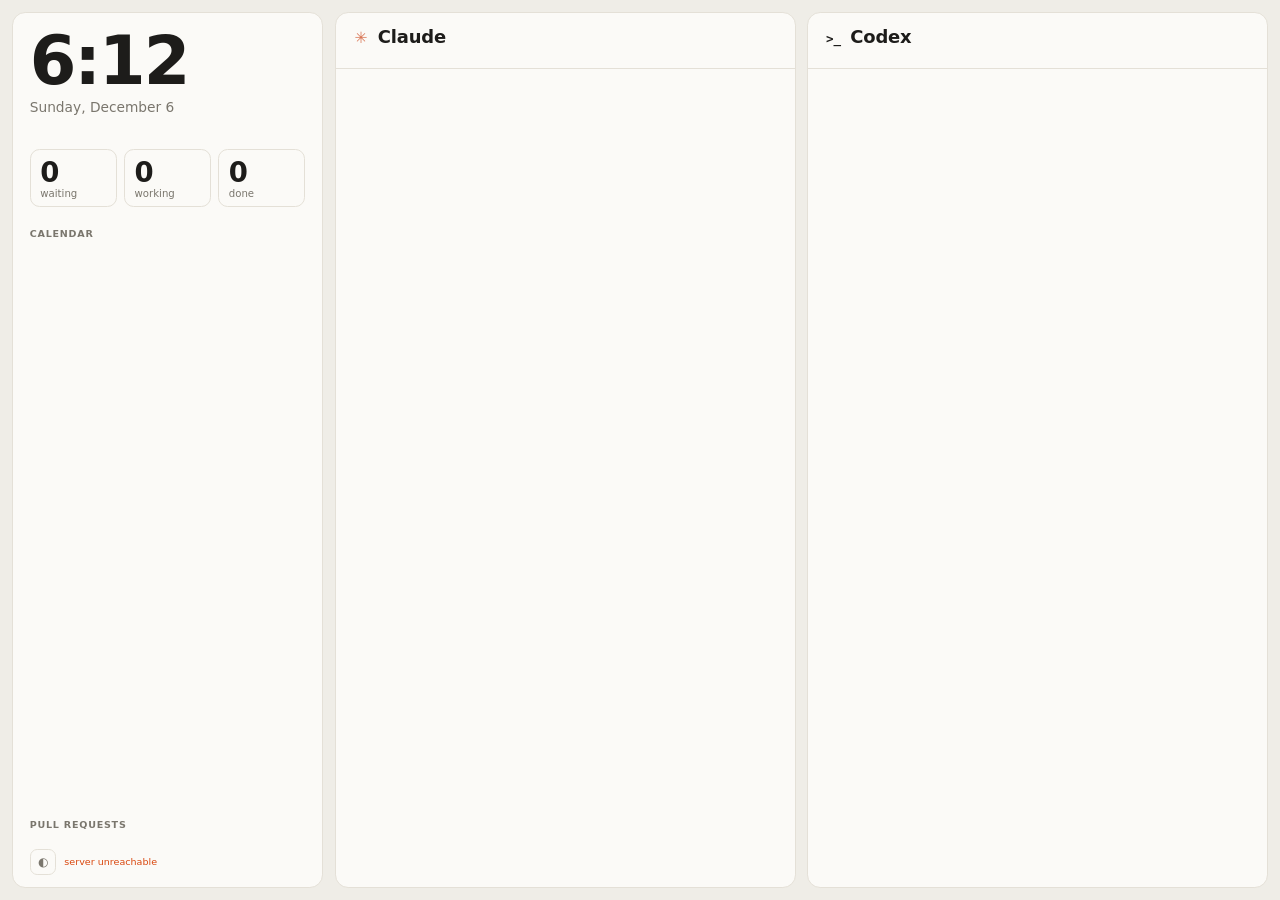
==== static/index.html @ d652b461 "Follow the system language in the interface (English, Polish) - strings in static/i18n.js dictionari" ====
<!doctype html>
<html lang="en">
<head>
  <meta charset="utf-8">
  <meta name="viewport" content="width=device-width, initial-scale=1">
  <title>AI Panel</title>
  <link rel="stylesheet" href="style.css">
  <script>
    try { var t = localStorage.getItem("theme"); if (t) document.documentElement.dataset.theme = t; } catch (e) {}
  </script>
</head>
<body>
  <main class="grid">
    <section class="card side">
      <header class="clock">
        <div class="time" id="time">--:--</div>
        <div class="date" id="date"></div>
        <div class="headline" id="headline"></div>
      </header>

      <div class="tiles">
        <div class="tile" id="tile-waiting"><b>0</b><span data-i18n="tile.waiting"></span></div>
        <div class="tile" id="tile-working"><b>0</b><span data-i18n="tile.working"></span></div>
        <div class="tile" id="tile-done"><b>0</b><span data-i18n="tile.done"></span></div>
      </div>
      <div class="today" id="today"></div>

      <div id="meeting" hidden></div>

      <div class="cal">
        <h2 data-i18n="h.calendar"></h2>
        <ul id="events"></ul>
      </div>

      <div class="prs">
        <h2><span data-i18n="h.prs"></span> <span id="pr-count"></span></h2>
        <ul id="prs"></ul>
      </div>

      <footer class="side-foot">
        <button id="theme" type="button" data-i18n-title="theme"></button>
        <span id="conn"></span>
      </footer>
    </section>

    <section class="card col" data-tool="claude">
      <header class="col-head">
        <div class="col-title">
          <span class="glyph claude" aria-hidden="true">✳</span>
          <h1>Claude</h1>
          <span class="plan"></span>
          <span class="svc"></span>
          <span class="cost"></span>
        </div>
        <div class="bars"></div>
      </header>
      <div class="banner"></div>
      <ul class="sessions"></ul>
    </section>

    <section class="card col" data-tool="codex">
      <header class="col-head">
        <div class="col-title">
          <span class="glyph codex" aria-hidden="true">&gt;_</span>
          <h1>Codex</h1>
          <span class="plan"></span>
          <span class="svc"></span>
          <span class="cost"></span>
        </div>
        <div class="bars"></div>
      </header>
      <div class="banner"></div>
      <ul class="sessions"></ul>
    </section>
  </main>
  <script src="i18n.js"></script>
  <script src="app.js"></script>
</body>
</html>
---- static/style.css ----
/* Projekt pod ekran 1920×720; wszystko w rem, więc skaluje się do okna. */
:root {
  --bg: #efede7;
  --card: #fbfaf7;
  --ink: #1d1c1a;
  --muted: #7a766d;
  --faint: #b9b4aa;
  --line: #e4e0d7;
  --track: #e6e2d9;
  --wait: #e4572e;
  --wait-ink: #ffffff;
  --wait-bg: #fbe6dd;
  --work: #2f6fe4;
  --work-bg: #e3ebfb;
  --done: #3a9a5b;
  --warn: #d9480f;
  --claude: #d97757;
  --codex: #1d1c1a;
  color-scheme: light;
}
@media (prefers-color-scheme: dark) {
  :root:not([data-theme="light"]) {
    --bg: #0f0f0f;
    --card: #1a1a1a;
    --ink: #f1efe9;
    --muted: #9b968c;
    --faint: #5d5a54;
    --line: #2a2a2a;
    --track: #2c2c2c;
    --wait: #ff6a3d;
    --wait-ink: #1a0d07;
    --wait-bg: #3a1f15;
    --work: #6aa0ff;
    --work-bg: #17233a;
    --done: #5cc27e;
    --warn: #ff8a4c;
    --codex: #f1efe9;
    color-scheme: dark;
  }
}
:root[data-theme="dark"] {
  --bg: #0f0f0f;
  --card: #1a1a1a;
  --ink: #f1efe9;
  --muted: #9b968c;
  --faint: #5d5a54;
  --line: #2a2a2a;
  --track: #2c2c2c;
  --wait: #ff6a3d;
  --wait-ink: #1a0d07;
  --wait-bg: #3a1f15;
  --work: #6aa0ff;
  --work-bg: #17233a;
  --done: #5cc27e;
  --warn: #ff8a4c;
  --codex: #f1efe9;
  color-scheme: dark;
}

* { box-sizing: border-box; margin: 0; padding: 0; }
/* 1920 px szerokości → ok. 18 px bazowo; na 720 px wysokości ogranicza wysokość. */
html { font-size: min(calc(100vw / 107), calc(100vh / 45)); }
body {
  background: var(--bg);
  color: var(--ink);
  font-family: -apple-system, BlinkMacSystemFont, "SF Pro Text", "Inter", system-ui, sans-serif;
  height: 100vh;
  overflow: hidden;
  -webkit-font-smoothing: antialiased;
  cursor: default;
  user-select: none;
}
.grid {
  display: grid;
  grid-template-columns: 26rem 1fr 1fr;
  gap: 1rem;
  height: 100vh;
  padding: 1rem;
}
.card {
  background: var(--card);
  border: 1px solid var(--line);
  border-radius: 1.1rem;
  min-height: 0;
  overflow: hidden;
}
ul { list-style: none; }
.num, .time, .tile b, .pct, .when { font-variant-numeric: tabular-nums; }

/* ---------- lewa kolumna ---------- */
.side { display: flex; flex-direction: column; padding: 1.4rem 1.4rem 1rem; gap: 1.2rem; }
.time { font-size: 5.6rem; font-weight: 650; letter-spacing: -0.03em; line-height: 0.95; }
.date { font-size: 1.15rem; color: var(--muted); margin-top: 0.45rem; }
.date::first-letter { text-transform: uppercase; }
.headline { font-size: 1.05rem; margin-top: 0.6rem; min-height: 1.3rem; color: var(--muted); }
.headline.alert { color: var(--wait); font-weight: 600; }

.tiles { display: grid; grid-template-columns: repeat(3, 1fr); gap: 0.6rem; }
.tile {
  border: 1px solid var(--line);
  border-radius: 0.8rem;
  padding: 0.7rem 0.8rem 0.6rem;
  display: flex; flex-direction: column; gap: 0.15rem;
  transition: background 0.3s, color 0.3s;
}
.tile b { font-size: 2.3rem; font-weight: 700; line-height: 1; }
.tile span { font-size: 0.85rem; color: var(--muted); }
#tile-waiting.on { background: var(--wait); border-color: var(--wait); color: var(--wait-ink); }
#tile-waiting.on span { color: inherit; opacity: 0.85; }
#tile-working.on b { color: var(--work); }

.cal { flex: 1; min-height: 0; display: flex; flex-direction: column; }
h2 {
  font-size: 0.8rem; font-weight: 600; text-transform: uppercase; letter-spacing: 0.08em;
  color: var(--muted); margin-bottom: 0.6rem;
}
#events { display: flex; flex-direction: column; gap: 0.15rem; overflow: hidden; }
.ev {
  display: grid; grid-template-columns: 0.25rem 1fr auto; column-gap: 0.7rem;
  padding: 0.45rem 0.55rem 0.45rem 0; border-radius: 0.6rem;
}
.ev .bar { border-radius: 1rem; background: var(--c, var(--faint)); }
.ev > div { min-width: 0; }
.ev .t { font-size: 1.05rem; font-weight: 600; white-space: nowrap; overflow: hidden; text-overflow: ellipsis; }
.ev .m { font-size: 0.85rem; color: var(--muted); white-space: nowrap; overflow: hidden; text-overflow: ellipsis; }
.ev .when { font-size: 0.9rem; color: var(--muted); align-self: center; text-align: right; white-space: nowrap; }
.ev.soon { background: var(--wait-bg); }
.ev.soon .when { color: var(--wait); font-weight: 650; }
.ev.now .when { color: var(--work); font-weight: 650; }
.ev.later .t { font-weight: 500; }
.day { font-size: 0.75rem; color: var(--faint); text-transform: uppercase; letter-spacing: 0.06em; margin: 0.5rem 0 0.1rem; }
.empty { font-size: 0.95rem; color: var(--muted); padding: 0.3rem 0; }

.side-foot { display: flex; align-items: center; gap: 0.7rem; font-size: 0.8rem; color: var(--faint); }
#theme {
  width: 2.2rem; height: 2.2rem; border-radius: 0.6rem; border: 1px solid var(--line);
  background: transparent; color: var(--muted); font-size: 1rem; cursor: pointer;
}
#conn.bad { color: var(--warn); }

/* ---------- kolumny narzędzi ---------- */
.col { display: flex; flex-direction: column; }
.col-head { padding: 1.1rem 1.3rem 0.9rem; border-bottom: 1px solid var(--line); }
.col-title { display: flex; align-items: baseline; gap: 0.6rem; }
.col-title h1 { font-size: 1.5rem; font-weight: 700; letter-spacing: -0.01em; }
.glyph { font-size: 1.3rem; font-weight: 700; width: 1.6rem; text-align: center; }
.glyph.claude { color: var(--claude); }
.glyph.codex { color: var(--codex); font-family: ui-monospace, "SF Mono", Menlo, monospace; font-size: 1.05rem; }
.plan {
  font-size: 0.75rem; font-weight: 600; color: var(--muted);
  border: 1px solid var(--line); border-radius: 1rem; padding: 0.1rem 0.55rem;
}
.plan:empty { display: none; }
.cost { margin-left: auto; font-size: 0.9rem; color: var(--muted); white-space: nowrap; }
.cost b { color: var(--ink); font-weight: 650; }
.cost em { font-style: normal; color: var(--wait); font-weight: 650; }

.bars { display: grid; grid-template-columns: 1fr 1fr; gap: 1.4rem; margin-top: 0.85rem; }
.meter .row1 { display: flex; align-items: baseline; justify-content: space-between; font-size: 0.85rem; color: var(--muted); }
.meter .pct { font-size: 1.25rem; font-weight: 700; color: var(--ink); }
.meter.hot .pct { color: var(--warn); }
.segs { display: grid; grid-template-columns: repeat(20, 1fr); gap: 0.18rem; margin: 0.35rem 0 0.3rem; }
.segs i { height: 0.55rem; border-radius: 0.12rem; background: var(--track); }
.segs i.f { background: var(--ink); }
.meter.hot .segs i.f { background: var(--warn); }
.meter .reset { font-size: 0.78rem; color: var(--faint); }
.bars .na { font-size: 0.85rem; color: var(--faint); grid-column: 1 / -1; }

.sessions { flex: 1; min-height: 0; overflow: hidden; padding: 0.4rem 0.6rem; }
.s {
  display: grid; grid-template-columns: 1.8rem 1fr auto; column-gap: 0.6rem; align-items: center;
  padding: 0.5rem 0.7rem; border-radius: 0.7rem; position: relative;
}
.s + .s { margin-top: 0.1rem; }
.s .ic { display: grid; place-items: center; width: 1.8rem; height: 1.8rem; }
.s .main { min-width: 0; }
.s .name { font-size: 1.05rem; font-weight: 600; white-space: nowrap; overflow: hidden; text-overflow: ellipsis; }
.s .name { display: flex; align-items: baseline; }
.s .name .n { overflow: hidden; text-overflow: ellipsis; }
.s .proj {
  font-weight: 500; color: var(--faint); font-size: 0.85rem; margin-left: 0.5rem;
  flex: 0 1 auto; min-width: 3rem; max-width: 12rem; overflow: hidden; text-overflow: ellipsis;
}
.s .msg { font-size: 0.85rem; color: var(--muted); white-space: nowrap; overflow: hidden; text-overflow: ellipsis; margin-top: 0.1rem; }
.s .right { text-align: right; white-space: nowrap; }
.s .lbl { font-size: 0.8rem; font-weight: 600; color: var(--muted); }
.s .when { font-size: 0.8rem; color: var(--faint); margin-top: 0.1rem; }
.s .usd { color: var(--muted); font-weight: 600; }
.s .usd:not(:empty)::after { content: " · "; color: var(--faint); font-weight: 400; }

.s[data-id] { cursor: pointer; transition: background 0.15s, transform 0.1s; }
.s[data-id]:hover { background: var(--line); }
.s[data-id]:active, .s.opening { transform: scale(0.99); }
.s.opening { background: var(--work-bg); }
.s.waiting { background: var(--wait-bg); }
.s.waiting::before {
  content: ""; position: absolute; left: 0; top: 0.45rem; bottom: 0.45rem; width: 0.28rem;
  border-radius: 1rem; background: var(--wait);
}
.s.waiting .lbl { color: var(--wait); }
.s.working .lbl { color: var(--work); }
.s.done .name, .s.aborted .name { font-weight: 500; }

.dot { width: 0.8rem; height: 0.8rem; border-radius: 50%; background: var(--wait); position: relative; }
.dot::after {
  content: ""; position: absolute; inset: -0.35rem; border-radius: 50%;
  border: 0.15rem solid var(--wait); opacity: 0; animation: ping 1.8s ease-out infinite;
}
@keyframes ping { 0% { transform: scale(0.4); opacity: 0.9; } 100% { transform: scale(1.2); opacity: 0; } }
.spin {
  width: 1.05rem; height: 1.05rem; border-radius: 50%;
  border: 0.17rem solid var(--work-bg); border-top-color: var(--work);
  animation: spin 1s linear infinite;
}
@keyframes spin { to { transform: rotate(360deg); } }
.check { color: var(--done); font-size: 1rem; font-weight: 700; }
.stop { width: 0.65rem; height: 0.65rem; border-radius: 0.12rem; background: var(--faint); }

.more { font-size: 0.85rem; color: var(--faint); padding: 0.4rem 0.7rem; }
.col-empty { padding: 1.4rem; color: var(--muted); font-size: 0.95rem; }
.col-err { padding: 0.6rem 1.3rem; color: var(--warn); font-size: 0.8rem; }

@media (prefers-reduced-motion: reduce) {
  .dot::after, .spin { animation: none; }
}

/* ---------- dziś, spotkanie, PR-y ---------- */
.side { gap: 1rem; }
.today { font-size: 0.95rem; color: var(--muted); margin-top: -0.3rem; }
.today span { text-transform: uppercase; letter-spacing: 0.08em; font-size: 0.75rem; font-weight: 600; margin-right: 0.3rem; }
.today b { color: var(--ink); font-weight: 650; }

.meeting {
  display: flex; align-items: center; gap: 0.8rem;
  background: var(--work-bg); border-radius: 0.8rem; padding: 0.7rem 0.8rem 0.7rem 1rem;
}
.meeting.now { background: var(--wait-bg); }
.meeting .mt { flex: 1; min-width: 0; display: flex; flex-direction: column; }
.meeting .mw { font-size: 0.8rem; font-weight: 650; color: var(--work); }
.meeting.now .mw { color: var(--wait); }
.meeting b { font-size: 1.05rem; white-space: nowrap; overflow: hidden; text-overflow: ellipsis; }
.meeting button {
  font: inherit; font-size: 0.9rem; font-weight: 650; cursor: pointer;
  background: var(--work); color: #fff; border: 0; border-radius: 0.6rem; padding: 0.5rem 0.95rem;
}
.meeting.now button { background: var(--wait); color: var(--wait-ink); }

.cal { flex: 1 1 0; min-height: 11rem; }
.ev.link { cursor: pointer; }
.ev.link .t::after { content: " ↗"; color: var(--faint); font-weight: 400; }
.ev.link:hover { background: var(--line); }

.prs { flex: 0 1 auto; max-height: 31%; min-height: 0; display: flex; flex-direction: column; }
#pr-count { color: var(--faint); margin-left: 0.2rem; }
#prs { overflow: hidden; display: flex; flex-direction: column; gap: 0.1rem; min-height: 0; }
.pr {
  display: grid; grid-template-columns: 0.7rem 1fr; column-gap: 0.7rem; align-items: center;
  padding: 0.35rem 0.5rem 0.35rem 0.2rem; border-radius: 0.6rem; cursor: pointer;
}
.pr:hover, .pr.opening { background: var(--line); }
.pr > div { min-width: 0; }
.pr .t { font-size: 0.95rem; font-weight: 550; white-space: nowrap; overflow: hidden; text-overflow: ellipsis; }
.pr .m { font-size: 0.78rem; color: var(--muted); white-space: nowrap; overflow: hidden; text-overflow: ellipsis; }
.ci { width: 0.65rem; height: 0.65rem; border-radius: 50%; background: var(--faint); }
.ci.success { background: var(--done); }
.ci.failure, .ci.error { background: var(--wait); }
.ci.pending, .ci.expected { background: var(--work); }
.tag {
  font-size: 0.7rem; font-weight: 600; border: 1px solid var(--line); border-radius: 1rem;
  padding: 0 0.4rem; margin-left: 0.25rem; color: var(--muted);
}
.tag.review { background: var(--wait); border-color: var(--wait); color: var(--wait-ink); }
.tag.bad { color: var(--wait); border-color: var(--wait); }
.tag.good { color: var(--done); border-color: var(--done); }
.prs .more, .prs .empty { font-size: 0.85rem; }

/* ---------- nagłówek kolumny: status, trend, prognoza, wyczerpany limit ---------- */
.svc { display: inline-flex; align-items: center; gap: 0.35rem; font-size: 0.8rem; font-weight: 600; min-width: 0; }
.svc i { width: 0.5rem; height: 0.5rem; border-radius: 50%; background: var(--faint); flex: none; }
.svc.ok i { background: var(--done); }
.svc.minor i { background: #e0a100; }
.svc.minor { color: #b98400; }
.svc.major i { background: var(--wait); }
.svc.major { color: var(--wait); }
.svc span { white-space: nowrap; overflow: hidden; text-overflow: ellipsis; max-width: 14rem; }

.bars { grid-template-columns: 1fr 1fr 8.5rem; gap: 1.2rem; }
.trend { display: flex; flex-direction: column; }
.trend .row1 { font-size: 0.85rem; color: var(--muted); }
.tbars { flex: 1; display: flex; align-items: flex-end; gap: 0.15rem; margin-top: 0.35rem; min-height: 2.2rem; }
.tbars i { flex: 1; background: var(--track); border-radius: 0.12rem 0.12rem 0 0; min-height: 0.15rem; }
.tbars i.today { background: var(--ink); }
.meter .fc { font-size: 0.78rem; color: var(--warn); font-weight: 650; margin-top: 0.1rem; }
.meter.out .pct { color: var(--wait); }
.meter.out .segs i.f { background: var(--wait); }
.limit-out {
  margin: 0.6rem 0.9rem 0; padding: 0.55rem 0.9rem; border-radius: 0.7rem;
  background: var(--wait); color: var(--wait-ink); font-size: 0.95rem; font-weight: 650;
}

.s .inst {
  flex: none; font-size: 0.7rem; font-weight: 650; color: var(--muted); margin-left: 0.5rem;
  border: 1px solid var(--line); border-radius: 1rem; padding: 0 0.45rem; align-self: center;
}
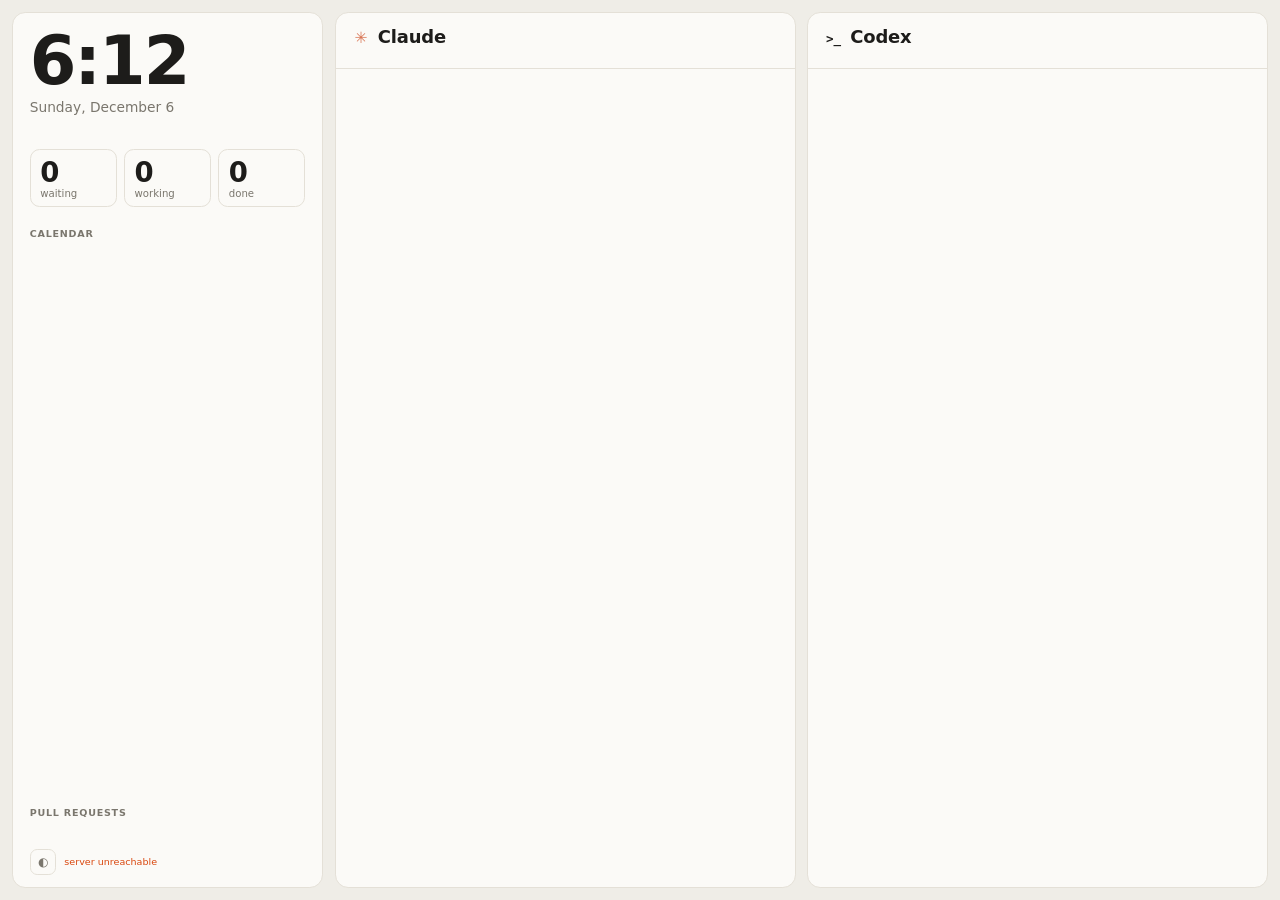
==== commit e9103ca7: "PR groups with GitLab, limits shown as remaining, spend, local changes, idle sessions - limits show " ====
--- a/static/index.html
+++ b/static/index.html
@@ -37,6 +37,8 @@
         <ul id="prs"></ul>
       </div>
 
+      <div class="local"><ul id="local"></ul></div>
+
       <footer class="side-foot">
         <button id="theme" type="button" data-i18n-title="theme"></button>
         <span id="conn"></span>
@@ -51,11 +53,13 @@
           <span class="plan"></span>
           <span class="svc"></span>
           <span class="cost"></span>
+          <span class="spend"></span>
         </div>
         <div class="bars"></div>
       </header>
       <div class="banner"></div>
       <ul class="sessions"></ul>
+      <div class="col-foot"></div>
     </section>
 
     <section class="card col" data-tool="codex">
@@ -66,11 +70,13 @@
           <span class="plan"></span>
           <span class="svc"></span>
           <span class="cost"></span>
+          <span class="spend"></span>
         </div>
         <div class="bars"></div>
       </header>
       <div class="banner"></div>
       <ul class="sessions"></ul>
+      <div class="col-foot"></div>
     </section>
   </main>
   <script src="i18n.js"></script>
--- a/static/style.css
+++ b/static/style.css
@@ -166,7 +166,7 @@
 .meter .reset { font-size: 0.78rem; color: var(--faint); }
 .bars .na { font-size: 0.85rem; color: var(--faint); grid-column: 1 / -1; }
 
-.sessions { flex: 1; min-height: 0; overflow: hidden; padding: 0.4rem 0.6rem; }
+.sessions { flex: 0 1 auto; min-height: 0; overflow: hidden; padding: 0.4rem 0.6rem; }
 .s {
   display: grid; grid-template-columns: 1.8rem 1fr auto; column-gap: 0.6rem; align-items: center;
   padding: 0.5rem 0.7rem; border-radius: 0.7rem; position: relative;
@@ -250,7 +250,7 @@
 .ev.link .t::after { content: " ↗"; color: var(--faint); font-weight: 400; }
 .ev.link:hover { background: var(--line); }
 
-.prs { flex: 0 1 auto; max-height: 31%; min-height: 0; display: flex; flex-direction: column; }
+.prs { flex: 0 1 auto; max-height: 38%; min-height: 0; display: flex; flex-direction: column; }
 #pr-count { color: var(--faint); margin-left: 0.2rem; }
 #prs { overflow: hidden; display: flex; flex-direction: column; gap: 0.1rem; min-height: 0; }
 .pr {
@@ -302,3 +302,59 @@
   flex: none; font-size: 0.7rem; font-weight: 650; color: var(--muted); margin-left: 0.5rem;
   border: 1px solid var(--line); border-radius: 1rem; padding: 0 0.45rem; align-self: center;
 }
+
+.pr-group {
+  display: flex; align-items: center; gap: 0.5rem; margin-top: 0.15rem; padding: 0.35rem 0.4rem 0.35rem 0.1rem;
+  border-radius: 0.5rem; cursor: pointer;
+}
+.pr-group:first-child { margin-top: 0; }
+.pr-group:hover { background: var(--line); }
+.pr-group .chev { width: 0.9rem; flex: none; color: var(--faint); font-size: 0.7rem; text-align: center; transition: transform 0.15s; }
+.pr-group .chev::before { content: "▶"; }
+.pr-group.open .chev { transform: rotate(90deg); }
+.pr-group .gn {
+  font-size: 0.78rem; font-weight: 650; color: var(--muted); text-transform: uppercase; letter-spacing: 0.06em; flex: none;
+}
+.pr-group .sum {
+  display: flex; align-items: center; gap: 0.55rem; margin-left: auto; min-width: 0;
+  font-size: 0.8rem; color: var(--muted); white-space: nowrap;
+}
+.pr-group .sum b { color: var(--ink); font-weight: 650; }
+.pr-group .sum .cn { display: inline-flex; align-items: center; gap: 0.25rem; }
+.pr-group .sum .ci { width: 0.5rem; height: 0.5rem; }
+.pr-group .sum .tag { margin-left: 0; }
+.pr-group .sum .warn { color: var(--warn); }
+.prs .empty.warn { color: var(--warn); font-size: 0.8rem; }
+.meter .pct small { font-size: 0.75rem; font-weight: 500; color: var(--muted); }
+
+/* ---------- wydatki, stare sesje, lokalne zmiany ---------- */
+.col-title { flex-wrap: wrap; row-gap: 0.1rem; }
+.spend { flex-basis: 100%; text-align: right; font-size: 0.82rem; color: var(--muted); margin-top: -0.1rem; }
+.spend:empty { display: none; }
+.spend b { color: var(--ink); font-weight: 650; }
+.spend.warn, .spend.warn b { color: var(--warn); }
+
+.s.stale { opacity: 0.45; }
+.s.stale:hover { opacity: 0.8; }
+.col-foot { padding: 0 1.3rem 0.8rem; margin-top: -0.3rem; font-size: 0.8rem; color: var(--faint); }
+.col-foot:empty { display: none; }
+
+.local { flex: none; }
+#local { display: flex; flex-direction: column; gap: 0.1rem; }
+#local:empty { display: none; }
+.pr-group .sum .sep { color: var(--faint); }
+.lr {
+  display: grid; grid-template-columns: auto 1fr auto; column-gap: 0.6rem; align-items: baseline;
+  padding: 0.25rem 0.5rem 0.25rem 1.5rem; font-size: 0.85rem;
+}
+.lr .t { font-weight: 600; white-space: nowrap; }
+.lr .m { color: var(--faint); font-size: 0.78rem; white-space: nowrap; overflow: hidden; text-overflow: ellipsis; }
+.lr .n { color: var(--muted); font-size: 0.78rem; white-space: nowrap; }
+
+/* Niskie ekrany (np. podłużny 1920×720): kalendarz ustępuje miejsca nagłówkom grup PR-ów. */
+@media (max-height: 820px) {
+  .side { gap: 0.7rem; }
+  .cal { min-height: 5rem; }
+  .prs { max-height: 48%; }
+  .time { font-size: 4.6rem; }
+}
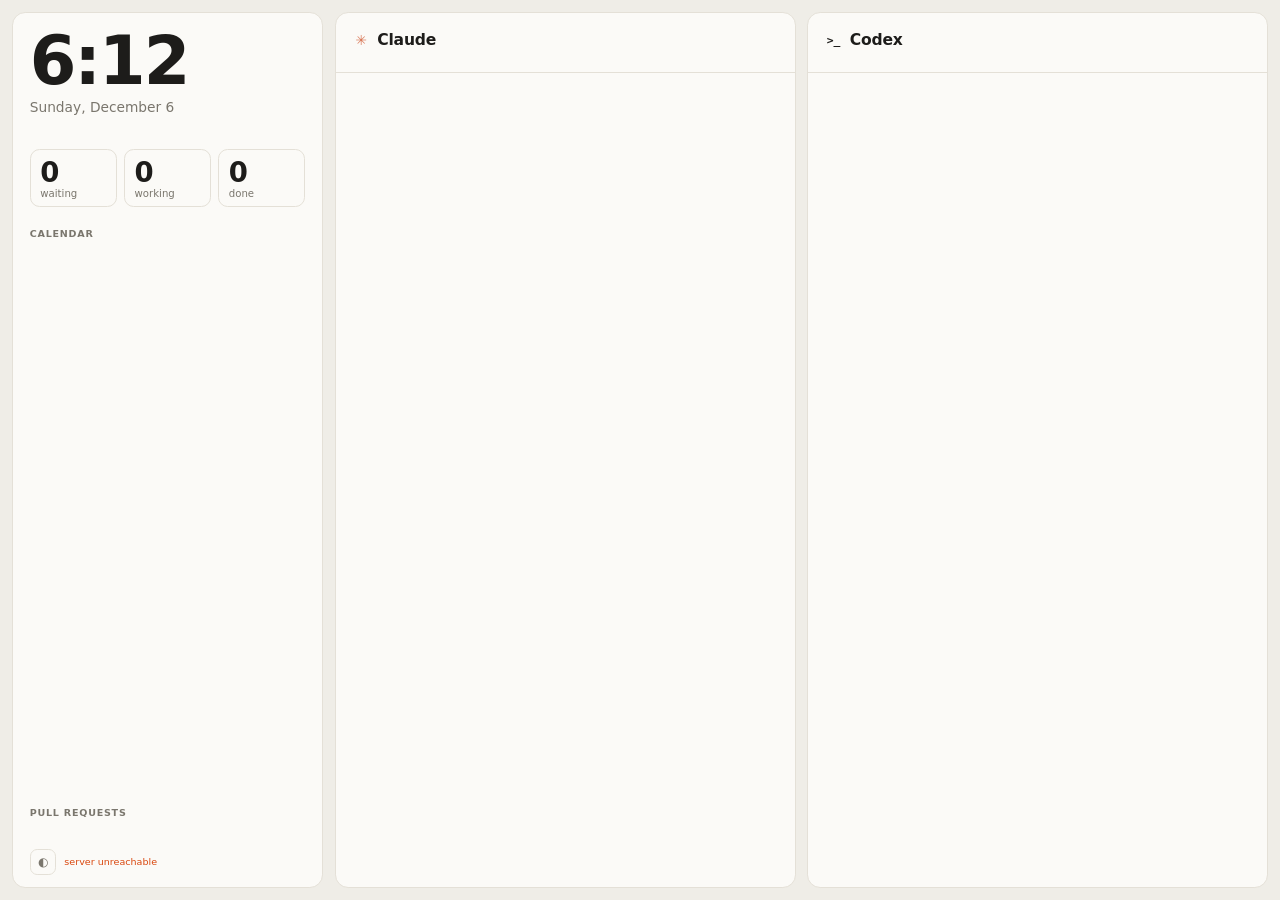
==== commit 812135c6: "Give every account in the tool columns the same header Each Claude login and Codex now get the same " ====
--- a/static/index.html
+++ b/static/index.html
@@ -49,13 +49,14 @@
       <header class="col-head">
         <div class="col-title">
           <span class="glyph claude" aria-hidden="true">✳</span>
-          <h1>Claude</h1>
+          <h1 data-name="Claude">Claude</h1>
           <span class="plan"></span>
           <span class="svc"></span>
-          <span class="cost"></span>
-          <span class="spend"></span>
+          <span class="health"></span>
+          <div class="money"><span class="cost"></span><span class="spend"></span></div>
         </div>
         <div class="bars"></div>
+        <div class="accts"></div>
       </header>
       <div class="banner"></div>
       <ul class="sessions"></ul>
@@ -66,13 +67,14 @@
       <header class="col-head">
         <div class="col-title">
           <span class="glyph codex" aria-hidden="true">&gt;_</span>
-          <h1>Codex</h1>
+          <h1 data-name="Codex">Codex</h1>
           <span class="plan"></span>
           <span class="svc"></span>
-          <span class="cost"></span>
-          <span class="spend"></span>
+          <span class="health"></span>
+          <div class="money"><span class="cost"></span><span class="spend"></span></div>
         </div>
         <div class="bars"></div>
+        <div class="accts"></div>
       </header>
       <div class="banner"></div>
       <ul class="sessions"></ul>
--- a/static/style.css
+++ b/static/style.css
@@ -1,4 +1,4 @@
-/* Projekt pod ekran 1920×720; wszystko w rem, więc skaluje się do okna. */
+/* Sized in rem throughout, so it scales to any window (designed for 1920×1080 and 1920×720). */
 :root {
   --bg: #efede7;
   --card: #fbfaf7;
@@ -58,7 +58,7 @@
 }
 
 * { box-sizing: border-box; margin: 0; padding: 0; }
-/* 1920 px szerokości → ok. 18 px bazowo; na 720 px wysokości ogranicza wysokość. */
+/* 1920 px wide gives about 18 px; on a 720 px tall screen the height is the limit. */
 html { font-size: min(calc(100vw / 107), calc(100vh / 45)); }
 body {
   background: var(--bg);
@@ -87,7 +87,7 @@
 ul { list-style: none; }
 .num, .time, .tile b, .pct, .when { font-variant-numeric: tabular-nums; }
 
-/* ---------- lewa kolumna ---------- */
+/* ---------- left column ---------- */
 .side { display: flex; flex-direction: column; padding: 1.4rem 1.4rem 1rem; gap: 1.2rem; }
 .time { font-size: 5.6rem; font-weight: 650; letter-spacing: -0.03em; line-height: 0.95; }
 .date { font-size: 1.15rem; color: var(--muted); margin-top: 0.45rem; }
@@ -138,32 +138,40 @@
 }
 #conn.bad { color: var(--warn); }
 
-/* ---------- kolumny narzędzi ---------- */
+/* ---------- tool columns ---------- */
 .col { display: flex; flex-direction: column; }
 .col-head { padding: 1.1rem 1.3rem 0.9rem; border-bottom: 1px solid var(--line); }
-.col-title { display: flex; align-items: baseline; gap: 0.6rem; }
-.col-title h1 { font-size: 1.5rem; font-weight: 700; letter-spacing: -0.01em; }
-.glyph { font-size: 1.3rem; font-weight: 700; width: 1.6rem; text-align: center; }
+/* Every account (each Claude login, Codex) has the same title row, money on the right, then its meters. */
+.col-title { display: flex; align-items: center; gap: 0.55rem; min-height: 2.4rem; }
+.col-title h1, .col-title h2 {
+  font-size: 1.3rem; font-weight: 700; letter-spacing: -0.01em; color: var(--ink);
+  text-transform: none; margin: 0; white-space: nowrap;
+}
+.money { margin-left: auto; display: flex; flex-direction: column; align-items: flex-end; gap: 0.1rem; min-width: 0; }
+.money > * { max-width: 100%; overflow: hidden; text-overflow: ellipsis; }
+.acct { margin-top: 0.8rem; padding-top: 0.7rem; border-top: 1px solid var(--line); }
+.glyph { font-size: 1.15rem; font-weight: 700; width: 1.6rem; text-align: center; }
 .glyph.claude { color: var(--claude); }
-.glyph.codex { color: var(--codex); font-family: ui-monospace, "SF Mono", Menlo, monospace; font-size: 1.05rem; }
+.glyph.codex { color: var(--codex); font-family: ui-monospace, "SF Mono", Menlo, monospace; font-size: 0.95rem; }
 .plan {
   font-size: 0.75rem; font-weight: 600; color: var(--muted);
   border: 1px solid var(--line); border-radius: 1rem; padding: 0.1rem 0.55rem;
 }
 .plan:empty { display: none; }
-.cost { margin-left: auto; font-size: 0.9rem; color: var(--muted); white-space: nowrap; }
+.cost { font-size: 0.8rem; color: var(--muted); white-space: nowrap; }
+.cost:empty { display: none; }
 .cost b { color: var(--ink); font-weight: 650; }
 .cost em { font-style: normal; color: var(--wait); font-weight: 650; }
 
-.bars { display: grid; grid-template-columns: 1fr 1fr; gap: 1.4rem; margin-top: 0.85rem; }
-.meter .row1 { display: flex; align-items: baseline; justify-content: space-between; font-size: 0.85rem; color: var(--muted); }
-.meter .pct { font-size: 1.25rem; font-weight: 700; color: var(--ink); }
+.bars { display: grid; grid-template-columns: 1fr 1fr; gap: 1.4rem; margin-top: 0.5rem; }
+.meter .row1 { display: flex; align-items: baseline; justify-content: space-between; font-size: 0.78rem; color: var(--muted); }
+.meter .pct { font-size: 1.05rem; font-weight: 700; color: var(--ink); }
 .meter.hot .pct { color: var(--warn); }
-.segs { display: grid; grid-template-columns: repeat(20, 1fr); gap: 0.18rem; margin: 0.35rem 0 0.3rem; }
-.segs i { height: 0.55rem; border-radius: 0.12rem; background: var(--track); }
+.segs { display: grid; grid-template-columns: repeat(20, 1fr); gap: 0.15rem; margin: 0.25rem 0 0.2rem; }
+.segs i { height: 0.4rem; border-radius: 0.1rem; background: var(--track); }
 .segs i.f { background: var(--ink); }
 .meter.hot .segs i.f { background: var(--warn); }
-.meter .reset { font-size: 0.78rem; color: var(--faint); }
+.meter .reset { font-size: 0.72rem; color: var(--faint); }
 .bars .na { font-size: 0.85rem; color: var(--faint); grid-column: 1 / -1; }
 
 .sessions { flex: 0 1 auto; min-height: 0; overflow: hidden; padding: 0.4rem 0.6rem; }
@@ -189,7 +197,7 @@
 .s .usd:not(:empty)::after { content: " · "; color: var(--faint); font-weight: 400; }
 
 .s[data-id] { cursor: pointer; transition: background 0.15s, transform 0.1s; }
-.s[data-id]:hover { background: var(--line); }
+.s[data-id]:hover, .s[data-id].hover { background: var(--line); }
 .s[data-id]:active, .s.opening { transform: scale(0.99); }
 .s.opening { background: var(--work-bg); }
 .s.waiting { background: var(--wait-bg); }
@@ -224,7 +232,7 @@
   .dot::after, .spin { animation: none; }
 }
 
-/* ---------- dziś, spotkanie, PR-y ---------- */
+/* ---------- today, meeting, pull requests ---------- */
 .side { gap: 1rem; }
 .today { font-size: 0.95rem; color: var(--muted); margin-top: -0.3rem; }
 .today span { text-transform: uppercase; letter-spacing: 0.08em; font-size: 0.75rem; font-weight: 600; margin-right: 0.3rem; }
@@ -235,6 +243,7 @@
   background: var(--work-bg); border-radius: 0.8rem; padding: 0.7rem 0.8rem 0.7rem 1rem;
 }
 .meeting.now { background: var(--wait-bg); }
+#meeting[hidden] { display: none; } /* .meeting sets display: flex, which would override hidden */
 .meeting .mt { flex: 1; min-width: 0; display: flex; flex-direction: column; }
 .meeting .mw { font-size: 0.8rem; font-weight: 650; color: var(--work); }
 .meeting.now .mw { color: var(--wait); }
@@ -248,7 +257,7 @@
 .cal { flex: 1 1 0; min-height: 11rem; }
 .ev.link { cursor: pointer; }
 .ev.link .t::after { content: " ↗"; color: var(--faint); font-weight: 400; }
-.ev.link:hover { background: var(--line); }
+.ev.link:hover, .ev.link.hover { background: var(--line); }
 
 .prs { flex: 0 1 auto; max-height: 38%; min-height: 0; display: flex; flex-direction: column; }
 #pr-count { color: var(--faint); margin-left: 0.2rem; }
@@ -257,7 +266,7 @@
   display: grid; grid-template-columns: 0.7rem 1fr; column-gap: 0.7rem; align-items: center;
   padding: 0.35rem 0.5rem 0.35rem 0.2rem; border-radius: 0.6rem; cursor: pointer;
 }
-.pr:hover, .pr.opening { background: var(--line); }
+.pr:hover, .pr.hover, .pr.opening { background: var(--line); }
 .pr > div { min-width: 0; }
 .pr .t { font-size: 0.95rem; font-weight: 550; white-space: nowrap; overflow: hidden; text-overflow: ellipsis; }
 .pr .m { font-size: 0.78rem; color: var(--muted); white-space: nowrap; overflow: hidden; text-overflow: ellipsis; }
@@ -274,7 +283,7 @@
 .tag.good { color: var(--done); border-color: var(--done); }
 .prs .more, .prs .empty { font-size: 0.85rem; }
 
-/* ---------- nagłówek kolumny: status, trend, prognoza, wyczerpany limit ---------- */
+/* ---------- column header: status, forecast, exhausted limit ---------- */
 .svc { display: inline-flex; align-items: center; gap: 0.35rem; font-size: 0.8rem; font-weight: 600; min-width: 0; }
 .svc i { width: 0.5rem; height: 0.5rem; border-radius: 50%; background: var(--faint); flex: none; }
 .svc.ok i { background: var(--done); }
@@ -284,13 +293,7 @@
 .svc.major { color: var(--wait); }
 .svc span { white-space: nowrap; overflow: hidden; text-overflow: ellipsis; max-width: 14rem; }
 
-.bars { grid-template-columns: 1fr 1fr 8.5rem; gap: 1.2rem; }
-.trend { display: flex; flex-direction: column; }
-.trend .row1 { font-size: 0.85rem; color: var(--muted); }
-.tbars { flex: 1; display: flex; align-items: flex-end; gap: 0.15rem; margin-top: 0.35rem; min-height: 2.2rem; }
-.tbars i { flex: 1; background: var(--track); border-radius: 0.12rem 0.12rem 0 0; min-height: 0.15rem; }
-.tbars i.today { background: var(--ink); }
-.meter .fc { font-size: 0.78rem; color: var(--warn); font-weight: 650; margin-top: 0.1rem; }
+.meter .fc { font-size: 0.72rem; color: var(--warn); font-weight: 650; margin-top: 0.1rem; }
 .meter.out .pct { color: var(--wait); }
 .meter.out .segs i.f { background: var(--wait); }
 .limit-out {
@@ -308,7 +311,7 @@
   border-radius: 0.5rem; cursor: pointer;
 }
 .pr-group:first-child { margin-top: 0; }
-.pr-group:hover { background: var(--line); }
+.pr-group:hover, .pr-group.hover { background: var(--line); }
 .pr-group .chev { width: 0.9rem; flex: none; color: var(--faint); font-size: 0.7rem; text-align: center; transition: transform 0.15s; }
 .pr-group .chev::before { content: "▶"; }
 .pr-group.open .chev { transform: rotate(90deg); }
@@ -325,17 +328,16 @@
 .pr-group .sum .tag { margin-left: 0; }
 .pr-group .sum .warn { color: var(--warn); }
 .prs .empty.warn { color: var(--warn); font-size: 0.8rem; }
-.meter .pct small { font-size: 0.75rem; font-weight: 500; color: var(--muted); }
-
-/* ---------- wydatki, stare sesje, lokalne zmiany ---------- */
-.col-title { flex-wrap: wrap; row-gap: 0.1rem; }
-.spend { flex-basis: 100%; text-align: right; font-size: 0.82rem; color: var(--muted); margin-top: -0.1rem; }
+.meter .pct small { font-size: 0.7rem; font-weight: 500; color: var(--muted); }
+
+/* ---------- spend, idle sessions, local changes ---------- */
+.spend { font-size: 0.76rem; color: var(--muted); white-space: nowrap; }
 .spend:empty { display: none; }
 .spend b { color: var(--ink); font-weight: 650; }
 .spend.warn, .spend.warn b { color: var(--warn); }
 
 .s.stale { opacity: 0.45; }
-.s.stale:hover { opacity: 0.8; }
+.s.stale:hover, .s.stale.hover { opacity: 0.8; }
 .col-foot { padding: 0 1.3rem 0.8rem; margin-top: -0.3rem; font-size: 0.8rem; color: var(--faint); }
 .col-foot:empty { display: none; }
 
@@ -351,10 +353,17 @@
 .lr .m { color: var(--faint); font-size: 0.78rem; white-space: nowrap; overflow: hidden; text-overflow: ellipsis; }
 .lr .n { color: var(--muted); font-size: 0.78rem; white-space: nowrap; }
 
-/* Niskie ekrany (np. podłużny 1920×720): kalendarz ustępuje miejsca nagłówkom grup PR-ów. */
+/* Short screens (e.g. a 1920×720 bar display): the calendar gives way to the PR group headers. */
 @media (max-height: 820px) {
   .side { gap: 0.7rem; }
   .cal { min-height: 5rem; }
   .prs { max-height: 48%; }
   .time { font-size: 4.6rem; }
 }
+
+/* ---------- data format warning ---------- */
+.health {
+  font-size: 0.78rem; font-weight: 650; color: var(--wait-ink); background: var(--warn);
+  border-radius: 1rem; padding: 0.05rem 0.55rem; white-space: nowrap;
+}
+.health:empty { display: none; }
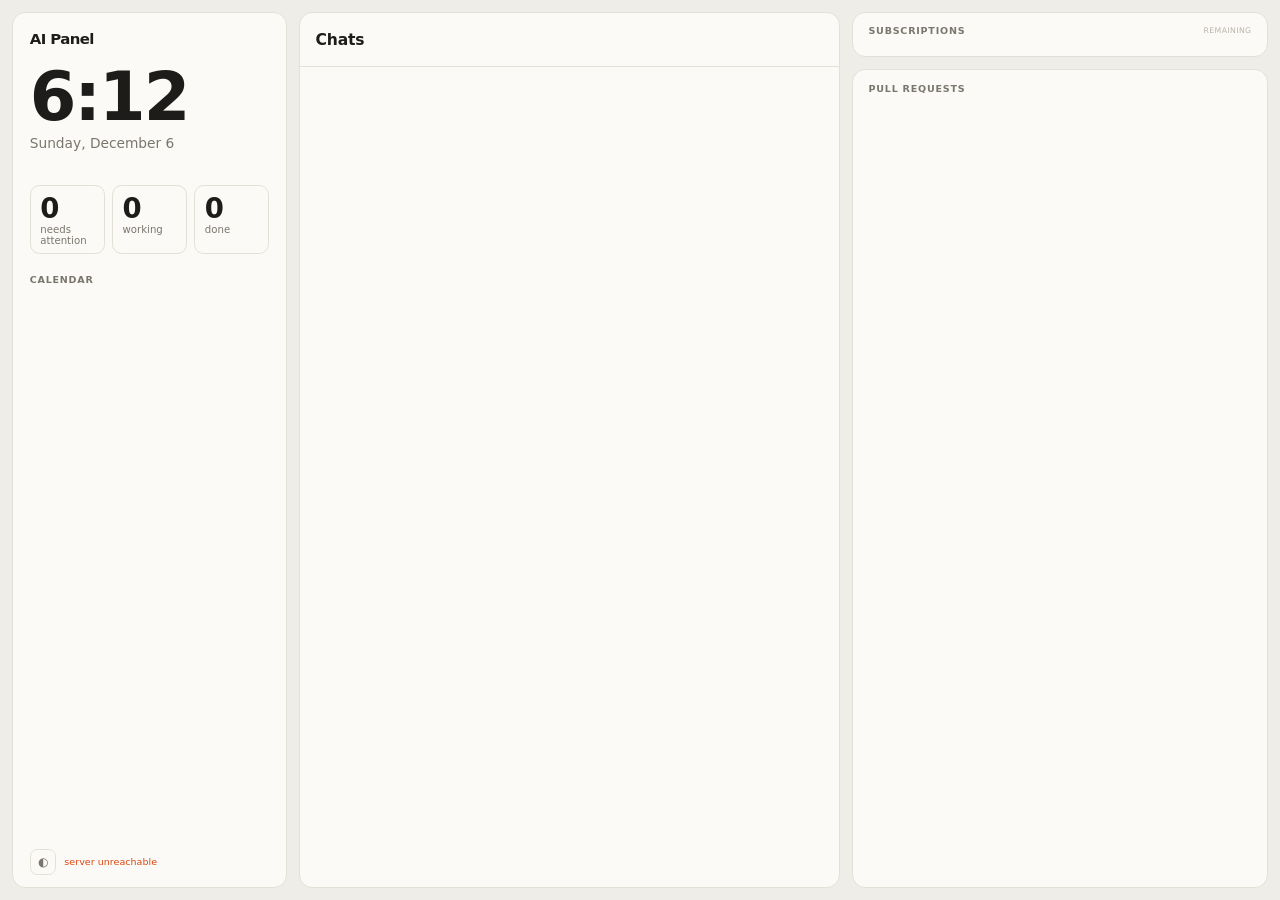
==== commit c2d84601: "feat: one Chats column and subscription cards for Claude Code and Codex Keep the desk layout (chats " ====
--- a/static/index.html
+++ b/static/index.html
@@ -12,6 +12,7 @@
 <body>
   <main class="grid">
     <section class="card side">
+      <div class="desk-brand"><b>AI Panel</b></div>
       <header class="clock">
         <div class="time" id="time">--:--</div>
         <div class="date" id="date"></div>
@@ -32,11 +33,6 @@
         <ul id="events"></ul>
       </div>
 
-      <div class="prs">
-        <h2><span data-i18n="h.prs"></span> <span id="pr-count"></span></h2>
-        <ul id="prs"></ul>
-      </div>
-
       <div class="local"><ul id="local"></ul></div>
 
       <footer class="side-foot">
@@ -45,43 +41,32 @@
       </footer>
     </section>
 
-    <section class="card col" data-tool="claude">
-      <header class="col-head">
-        <div class="col-title">
-          <span class="glyph claude" aria-hidden="true">✳</span>
-          <h1 data-name="Claude">Claude</h1>
-          <span class="plan"></span>
-          <span class="svc"></span>
-          <span class="health"></span>
-          <div class="money"><span class="cost"></span><span class="spend"></span></div>
+    <div class="desk-main">
+      <section class="card col chats">
+        <header class="col-head">
+          <div class="col-title"><h1 data-i18n="desk.chats"></h1><span class="plan" id="chat-count"></span><span class="health"></span></div>
+        </header>
+        <div class="banner" id="chat-error" role="status"></div>
+        <ul class="sessions"></ul>
+        <div class="col-foot"></div>
+      </section>
+    </div>
+
+    <aside class="desk-right">
+      <section class="card subscriptions">
+        <div class="section-heading subscriptions-heading"><h2 data-i18n="desk.subscriptions"></h2><div id="subscription-total"></div><span class="section-note" data-i18n="desk.remaining"></span></div>
+        <div id="subscriptions"></div>
+      </section>
+      <section class="card attention">
+        <div class="prs">
+          <h2><span data-i18n="h.prs"></span> <span id="pr-count"></span></h2>
+          <ul id="prs"></ul>
         </div>
-        <div class="bars"></div>
-        <div class="accts"></div>
-      </header>
-      <div class="banner"></div>
-      <ul class="sessions"></ul>
-      <div class="col-foot"></div>
-    </section>
-
-    <section class="card col" data-tool="codex">
-      <header class="col-head">
-        <div class="col-title">
-          <span class="glyph codex" aria-hidden="true">&gt;_</span>
-          <h1 data-name="Codex">Codex</h1>
-          <span class="plan"></span>
-          <span class="svc"></span>
-          <span class="health"></span>
-          <div class="money"><span class="cost"></span><span class="spend"></span></div>
-        </div>
-        <div class="bars"></div>
-        <div class="accts"></div>
-      </header>
-      <div class="banner"></div>
-      <ul class="sessions"></ul>
-      <div class="col-foot"></div>
-    </section>
+      </section>
+    </aside>
   </main>
   <script src="i18n.js"></script>
+  <script src="costs.js"></script>
   <script src="app.js"></script>
 </body>
 </html>
--- a/static/style.css
+++ b/static/style.css
@@ -147,8 +147,8 @@
   font-size: 1.3rem; font-weight: 700; letter-spacing: -0.01em; color: var(--ink);
   text-transform: none; margin: 0; white-space: nowrap;
 }
-.money { margin-left: auto; display: flex; flex-direction: column; align-items: flex-end; gap: 0.1rem; min-width: 0; }
-.money > * { max-width: 100%; overflow: hidden; text-overflow: ellipsis; }
+/* Money never shrinks: amounts must stay whole, the service status text gives way instead. */
+.money { margin-left: auto; display: flex; flex-direction: column; align-items: flex-end; gap: 0.1rem; flex: none; }
 .acct { margin-top: 0.8rem; padding-top: 0.7rem; border-top: 1px solid var(--line); }
 .glyph { font-size: 1.15rem; font-weight: 700; width: 1.6rem; text-align: center; }
 .glyph.claude { color: var(--claude); }
@@ -176,23 +176,24 @@
 
 .sessions { flex: 0 1 auto; min-height: 0; overflow: hidden; padding: 0.4rem 0.6rem; }
 .s {
-  display: grid; grid-template-columns: 1.8rem 1fr auto; column-gap: 0.6rem; align-items: center;
-  padding: 0.5rem 0.7rem; border-radius: 0.7rem; position: relative;
-}
-.s + .s { margin-top: 0.1rem; }
-.s .ic { display: grid; place-items: center; width: 1.8rem; height: 1.8rem; }
+  display: grid; grid-template-columns: 1.3rem 1fr auto; column-gap: 0.55rem; align-items: center;
+  padding: 0.3rem 0.6rem; border-radius: 0.55rem; position: relative;
+}
+.s + .s { margin-top: 0.05rem; }
+.s .ic { display: grid; place-items: center; width: 1.3rem; height: 1.3rem; }
 .s .main { min-width: 0; }
-.s .name { font-size: 1.05rem; font-weight: 600; white-space: nowrap; overflow: hidden; text-overflow: ellipsis; }
+.s .name { font-size: 0.95rem; font-weight: 600; white-space: nowrap; overflow: hidden; text-overflow: ellipsis; }
 .s .name { display: flex; align-items: baseline; }
 .s .name .n { overflow: hidden; text-overflow: ellipsis; }
 .s .proj {
   font-weight: 500; color: var(--faint); font-size: 0.85rem; margin-left: 0.5rem;
   flex: 0 1 auto; min-width: 3rem; max-width: 12rem; overflow: hidden; text-overflow: ellipsis;
 }
-.s .msg { font-size: 0.85rem; color: var(--muted); white-space: nowrap; overflow: hidden; text-overflow: ellipsis; margin-top: 0.1rem; }
-.s .right { text-align: right; white-space: nowrap; }
-.s .lbl { font-size: 0.8rem; font-weight: 600; color: var(--muted); }
-.s .when { font-size: 0.8rem; color: var(--faint); margin-top: 0.1rem; }
+.s .msg { font-size: 0.8rem; color: var(--muted); white-space: nowrap; overflow: hidden; text-overflow: ellipsis; margin-top: 0.05rem; }
+/* State, cost and age share one line, so a chat without a message stays one line high. */
+.s .right { display: flex; align-items: baseline; gap: 0.5rem; white-space: nowrap; }
+.s .lbl { font-size: 0.78rem; font-weight: 600; color: var(--muted); }
+.s .when { font-size: 0.78rem; color: var(--faint); }
 .s .usd { color: var(--muted); font-weight: 600; }
 .s .usd:not(:empty)::after { content: " · "; color: var(--faint); font-weight: 400; }
 
@@ -294,6 +295,7 @@
 .svc span { white-space: nowrap; overflow: hidden; text-overflow: ellipsis; max-width: 14rem; }
 
 .meter .fc { font-size: 0.72rem; color: var(--warn); font-weight: 650; margin-top: 0.1rem; }
+.meter .fc.ok { color: var(--muted); font-weight: 500; }
 .meter.out .pct { color: var(--wait); }
 .meter.out .segs i.f { background: var(--wait); }
 .limit-out {
@@ -367,3 +369,64 @@
   border-radius: 1rem; padding: 0.05rem 0.55rem; white-space: nowrap;
 }
 .health:empty { display: none; }
+
+/* Desk layout: chats in the middle column, subscriptions and pull requests on the right. */
+.grid { grid-template-columns: 23rem minmax(0, 1.3fr) minmax(0, 1fr); }
+.desk-brand { display: flex; align-items: center; gap: .6rem; margin-bottom: .5rem; }
+.desk-brand b { font-size: 1.25rem; letter-spacing: -.04em; }
+.desk-main, .desk-right { display: flex; flex-direction: column; gap: 1rem; min-height: 0; }
+.desk-main .chats { flex: 1 1 0; }
+.subscriptions { padding: 1rem 1.3rem; flex: 0 0 auto; max-height: 62%; overflow-y: auto; }
+#subscriptions { display: grid; grid-template-columns: minmax(0, 1fr); row-gap: .35rem; }
+.section-heading { display: flex; align-items: baseline; justify-content: space-between; gap: .5rem; }
+.section-heading h2 { margin-bottom: .6rem; }
+.section-note { font-size: .65rem; color: var(--faint); letter-spacing: .05em; }
+.subscription { padding-top: .45rem; border-top: 1px solid var(--line); min-width: 0; display: flex; flex-direction: column; }
+.subscription-head { display: flex; gap: .6rem; align-items: baseline; margin-bottom: .3rem; }
+.subscription-head b { font-size: 1rem; }
+.subscription-head span { color: var(--muted); font-size: .73rem; }
+.subscription-head .warn, .warn { color: var(--warn); }
+.stale-account .segs { opacity: .4; }
+.subscription .bars { margin: 0 0 .35rem; }
+.subscription .meter { min-width: 0; }
+.subscription .desk-note { font-size: .68rem; margin-top: auto; }
+/* All limits of an account share one row, so a model-specific weekly limit does not add a row to every card. */
+.subscription .bars { grid-template-columns: none; grid-auto-flow: column; grid-auto-columns: minmax(0, 1fr); gap: .55rem; margin-top: 0; }
+.subscription .meter .row1 { gap: .2rem; }
+.subscription .meter .row1 span:first-child { min-width: 0; white-space: nowrap; overflow: hidden; text-overflow: ellipsis; }
+.subscription .meter .pct { flex: none; white-space: nowrap; font-size: .95rem; }
+/* Every card keeps the same rows, even when a limit has no reset time yet. */
+.subscription .meter .reset { line-height: 1.3; min-height: 1.3em; }
+.desk-note { font-size: .8rem; color: var(--muted); line-height: 1.45; }
+.col-head .desk-note { margin-top: .5rem; }
+.attention { display: flex; flex-direction: column; flex: 1; min-height: 0; padding: 1.15rem 1.3rem; gap: 1rem; }
+.attention .prs { flex: 1 1 0; min-height: 0; max-height: none; }
+button:focus-visible, [role="button"]:focus-visible { outline: 2px solid var(--work); outline-offset: 2px; }
+.chats .col-foot { line-height: 1.5; }
+@media (max-width: 900px) {
+  html { font-size: 14px; }
+  body { overflow: auto; height: auto; }
+  .grid { grid-template-columns: 1fr; height: auto; }
+  .side { min-height: 25rem; }
+  .chats { min-height: 32rem; }
+  .chats .sessions { max-height: 36rem; overflow-y: auto; }
+  .subscriptions { max-height: none; }
+  .attention { min-height: 30rem; }
+}
+
+/* API-equivalent cost summaries share the account and section heading rows. */
+.subscriptions-heading { flex-wrap: wrap; align-items: center; margin-bottom: .65rem; row-gap: .5rem; }
+.subscriptions-heading h2 { margin: 0; }
+#subscription-total { margin-left: auto; }
+.cost-pair { display: inline-flex; align-items: baseline; gap: .65rem; white-space: nowrap; font-variant-numeric: tabular-nums; }
+.cost-caption { font-size: .6rem; color: var(--muted); letter-spacing: .015em; }
+.cost-period { display: inline-flex; align-items: baseline; gap: .25rem; }
+.cost-period small { font-size: .65rem; color: var(--muted); font-weight: 400; }
+.cost-period strong { font-size: .82rem; color: var(--ink); font-weight: 650; }
+.subscription-head { flex-wrap: wrap; align-items: center; gap: .45rem; }
+/* The section heading names the API-equivalent cost once; each account shows its amounts beside its name. */
+.subscription-head > .cost-pair { margin-left: auto; }
+.subscription-head .cost-caption { display: none; }
+.subscription-head .cost-period { font-size: inherit; }
+.meter.unknown .pct { color: var(--faint); }
+.meter.unknown .segs { opacity: .55; }
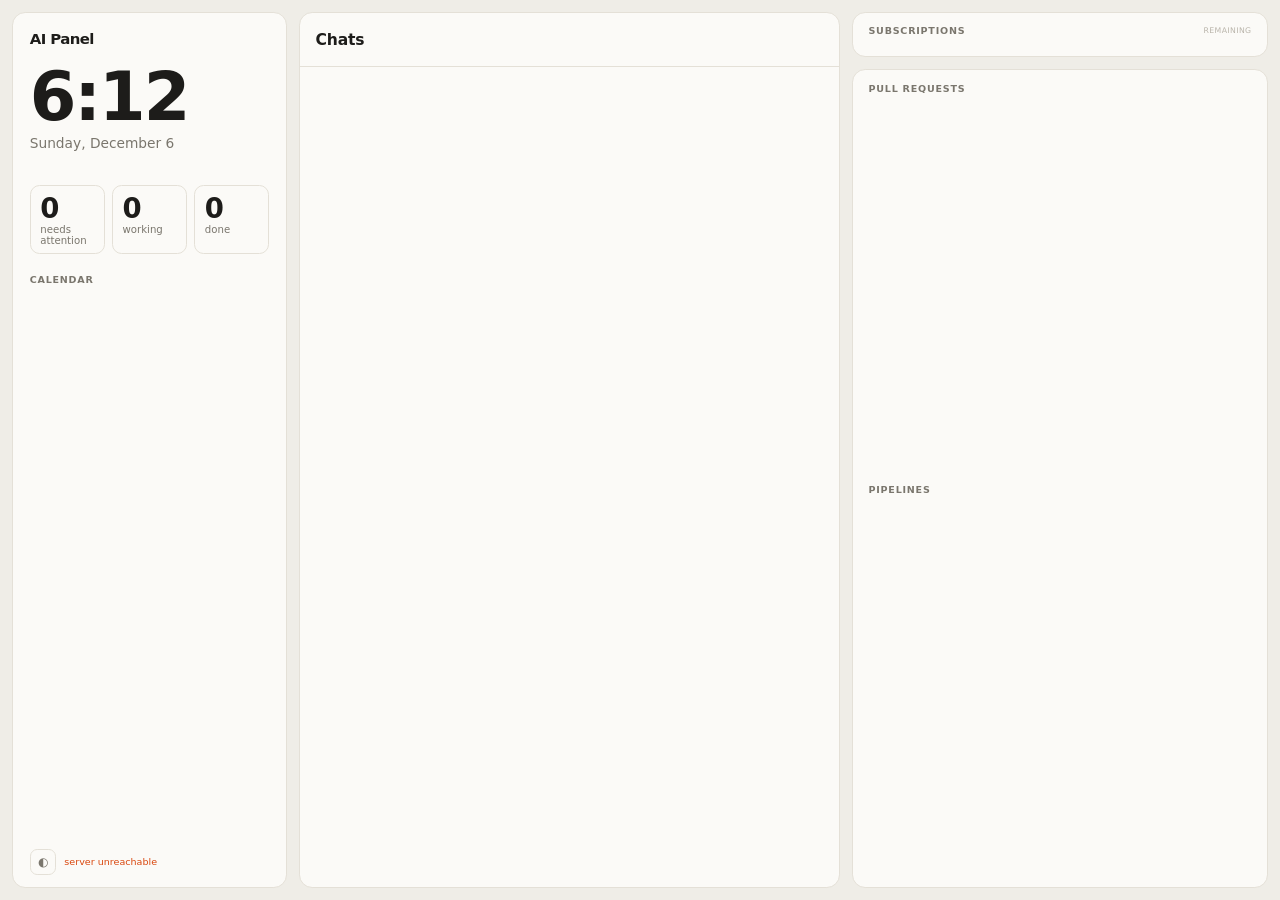
==== commit d4a19541: "feat: Pipelines block with your recent CI runs, split into the PR groups GitHub Actions runs you sta" ====
--- a/static/index.html
+++ b/static/index.html
@@ -62,6 +62,10 @@
           <h2><span data-i18n="h.prs"></span> <span id="pr-count"></span></h2>
           <ul id="prs"></ul>
         </div>
+        <div class="prs pipelines">
+          <h2><span data-i18n="h.pipelines"></span> <span id="pipeline-count"></span></h2>
+          <ul id="pipelines"></ul>
+        </div>
       </section>
     </aside>
   </main>
--- a/static/style.css
+++ b/static/style.css
@@ -168,6 +168,8 @@
 .meter .pct { font-size: 1.05rem; font-weight: 700; color: var(--ink); }
 .meter.hot .pct { color: var(--warn); }
 .segs { display: grid; grid-template-columns: repeat(20, 1fr); gap: 0.15rem; margin: 0.25rem 0 0.2rem; }
+.segs { position: relative; }
+.segs .tick { position: absolute; top: -0.15rem; bottom: -0.15rem; width: 2px; margin-left: -1px; border-radius: 1px; background: var(--muted); }
 .segs i { height: 0.4rem; border-radius: 0.1rem; background: var(--track); }
 .segs i.f { background: var(--ink); }
 .meter.hot .segs i.f { background: var(--warn); }
@@ -261,8 +263,8 @@
 .ev.link:hover, .ev.link.hover { background: var(--line); }
 
 .prs { flex: 0 1 auto; max-height: 38%; min-height: 0; display: flex; flex-direction: column; }
-#pr-count { color: var(--faint); margin-left: 0.2rem; }
-#prs { overflow: hidden; display: flex; flex-direction: column; gap: 0.1rem; min-height: 0; }
+#pr-count, #pipeline-count { color: var(--faint); margin-left: 0.2rem; }
+#prs, #pipelines { overflow: hidden; display: flex; flex-direction: column; gap: 0.1rem; min-height: 0; }
 .pr {
   display: grid; grid-template-columns: 0.7rem 1fr; column-gap: 0.7rem; align-items: center;
   padding: 0.35rem 0.5rem 0.35rem 0.2rem; border-radius: 0.6rem; cursor: pointer;
@@ -275,6 +277,7 @@
 .ci.success { background: var(--done); }
 .ci.failure, .ci.error { background: var(--wait); }
 .ci.pending, .ci.expected { background: var(--work); }
+.ci.cancelled { background: none; box-shadow: inset 0 0 0 2px var(--faint); }
 .tag {
   font-size: 0.7rem; font-weight: 600; border: 1px solid var(--line); border-radius: 1rem;
   padding: 0 0.4rem; margin-left: 0.25rem; color: var(--muted);
@@ -344,6 +347,8 @@
 .col-foot:empty { display: none; }
 
 .local { flex: none; }
+/* The side column is narrow: the summary moves to a second line instead of running past the card edge. */
+.local .pr-group .sum { flex-wrap: wrap; justify-content: flex-end; row-gap: 0.1rem; }
 #local { display: flex; flex-direction: column; gap: 0.1rem; }
 #local:empty { display: none; }
 .pr-group .sum .sep { color: var(--faint); }
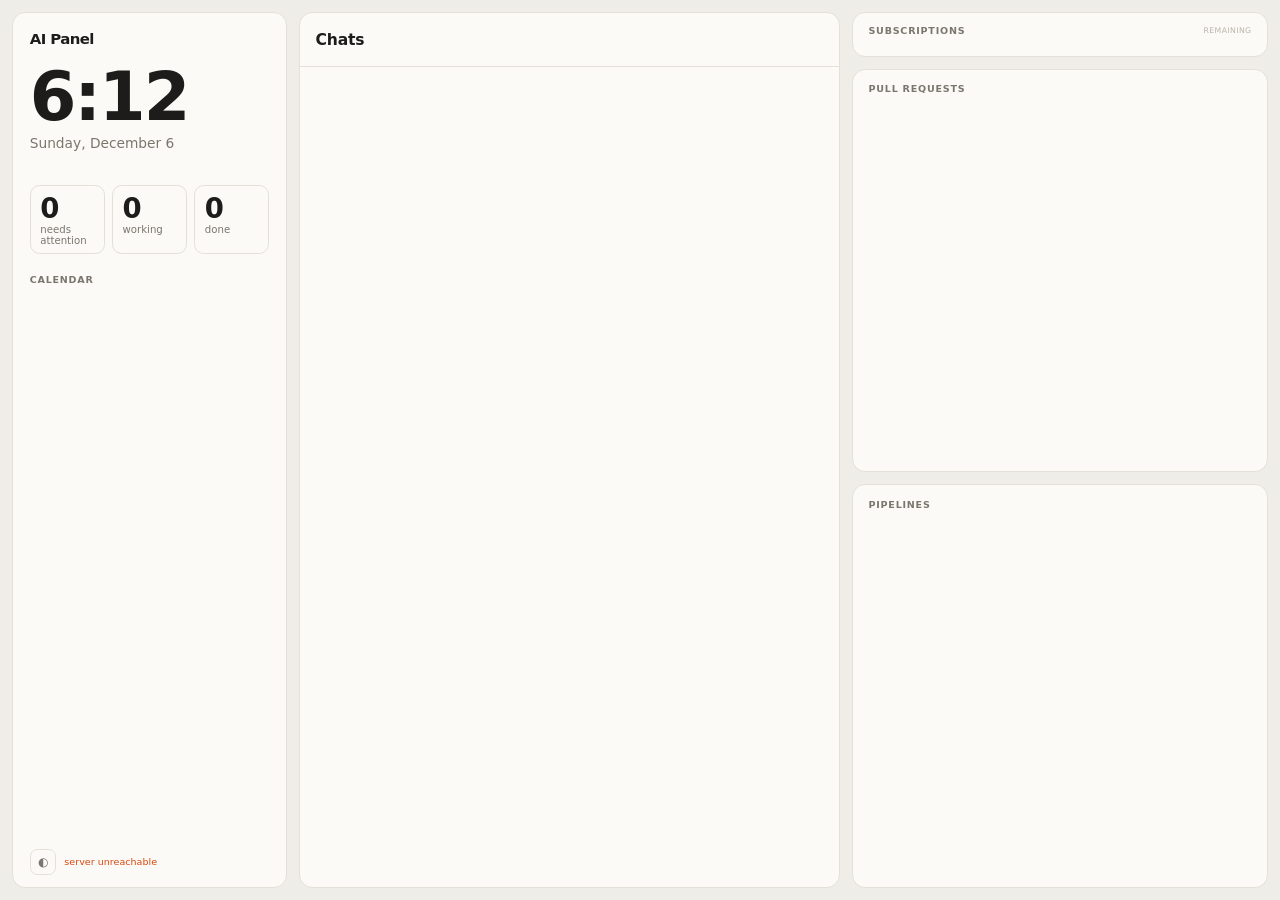
==== commit 9506610b: "feat: give Pipelines its own card under Pull requests" ====
--- a/static/index.html
+++ b/static/index.html
@@ -62,6 +62,8 @@
           <h2><span data-i18n="h.prs"></span> <span id="pr-count"></span></h2>
           <ul id="prs"></ul>
         </div>
+      </section>
+      <section class="card attention">
         <div class="prs pipelines">
           <h2><span data-i18n="h.pipelines"></span> <span id="pipeline-count"></span></h2>
           <ul id="pipelines"></ul>
